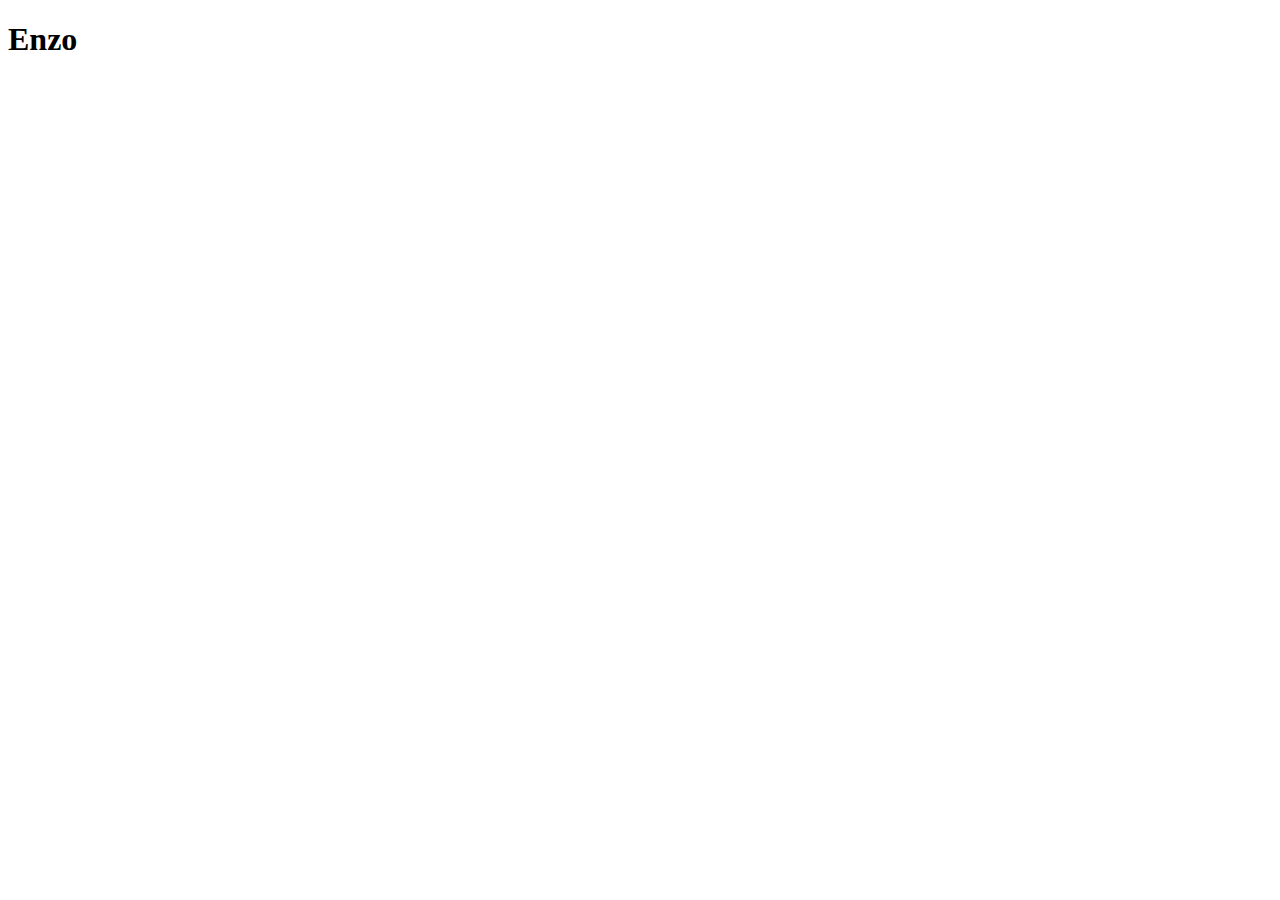
==== index.html @ 0c8e631f "fcyuc" ====
<!DOCTYPE html>
<html lang="en">
<head>
    <meta charset="UTF-8">
    <meta http-equiv="X-UA-Compatible" content="IE=edge">
    <meta name="viewport" content="width=device-width, initial-scale=1.0">
    <title> alura plus </title>
    <link rel="stylesheet" href="style.css">
</head>
<body>
  <h1 class="title"> Enzo  </h1>  
</body>
</html>
---- style.css ----
.title{
    font-size: 60;
}
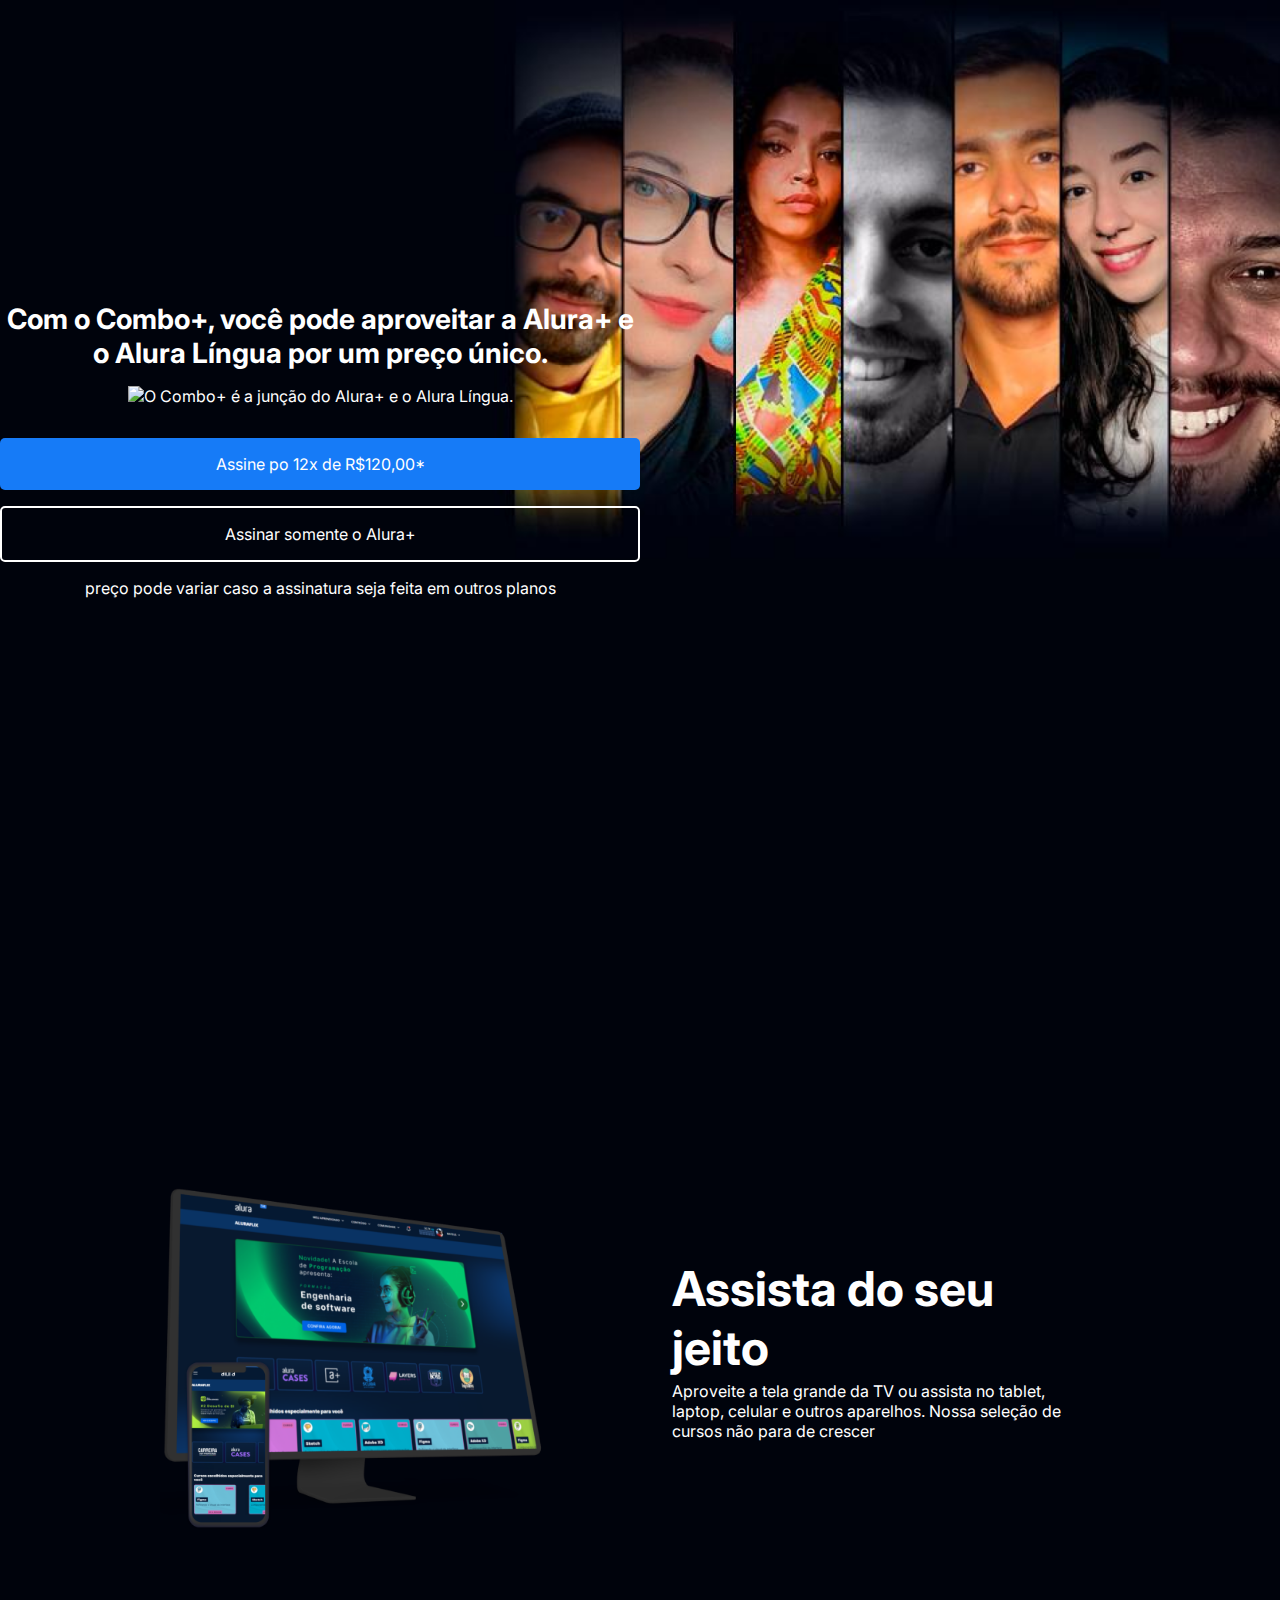
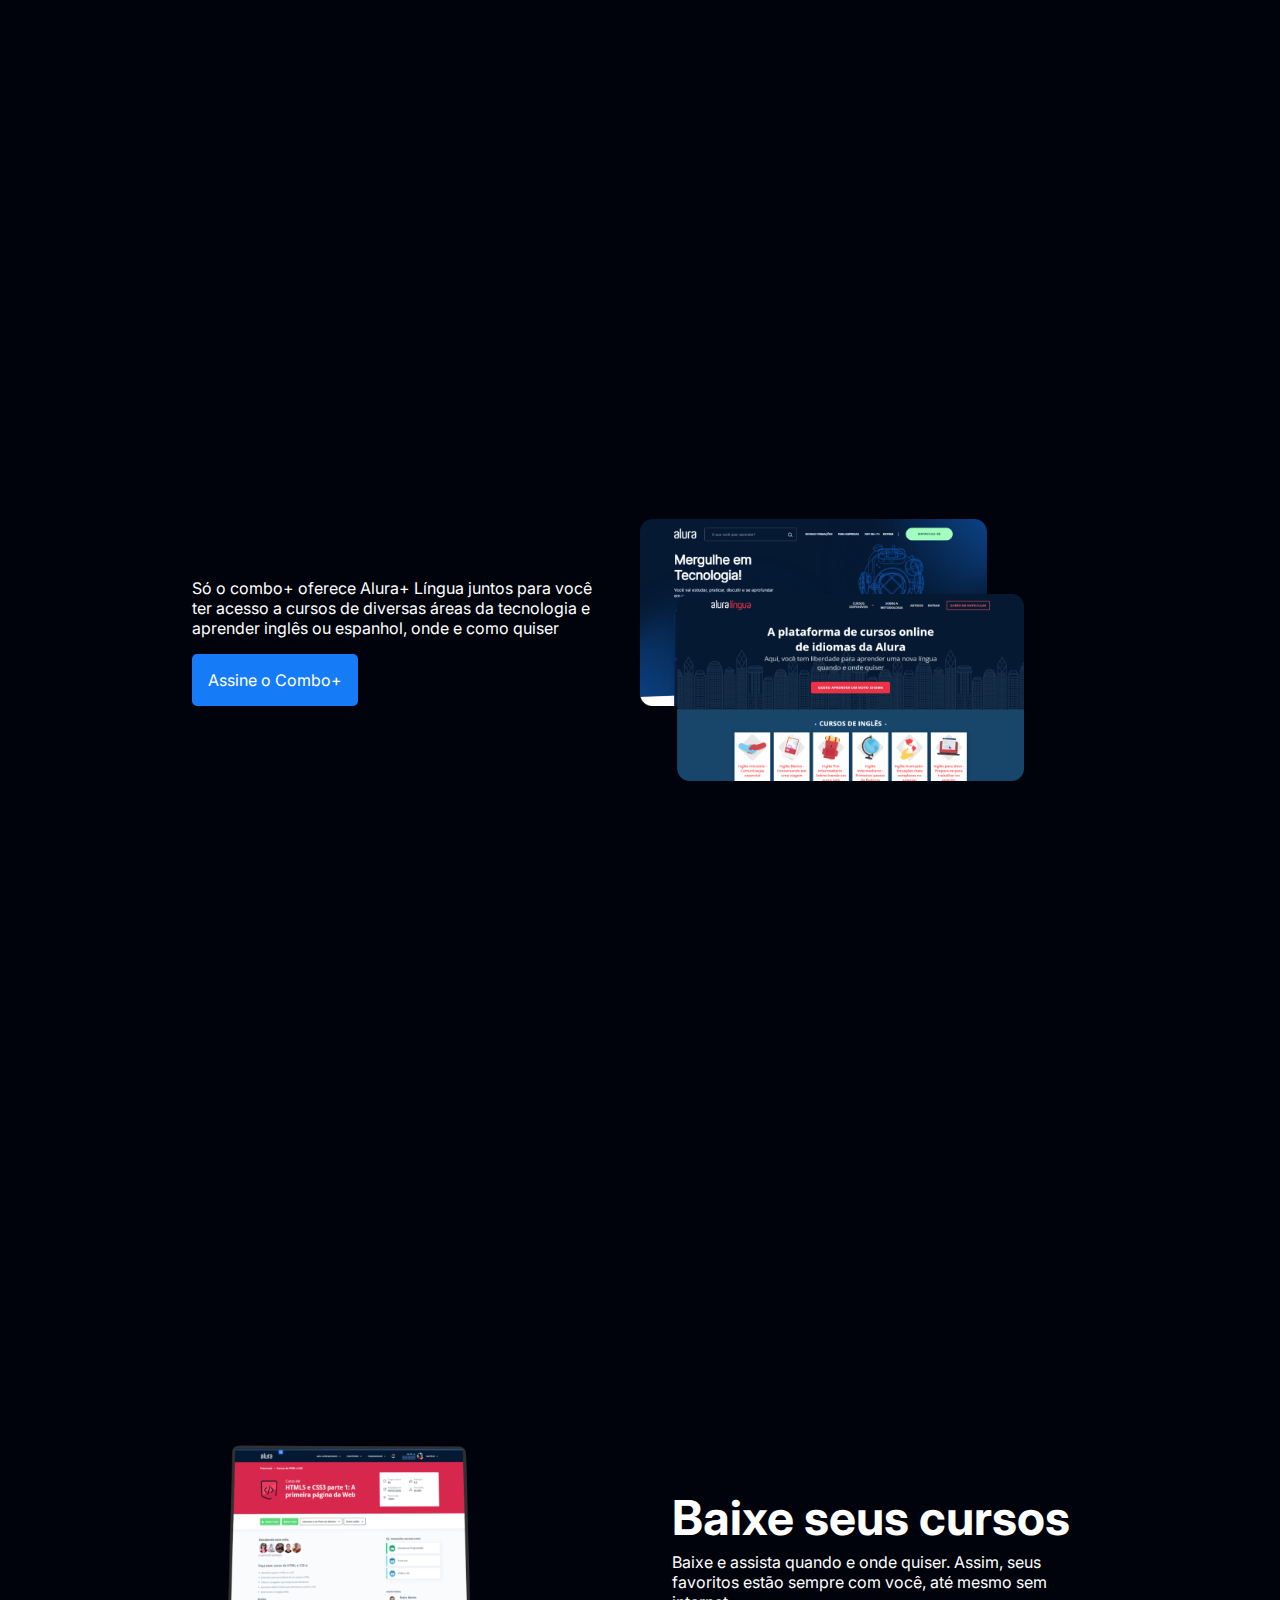
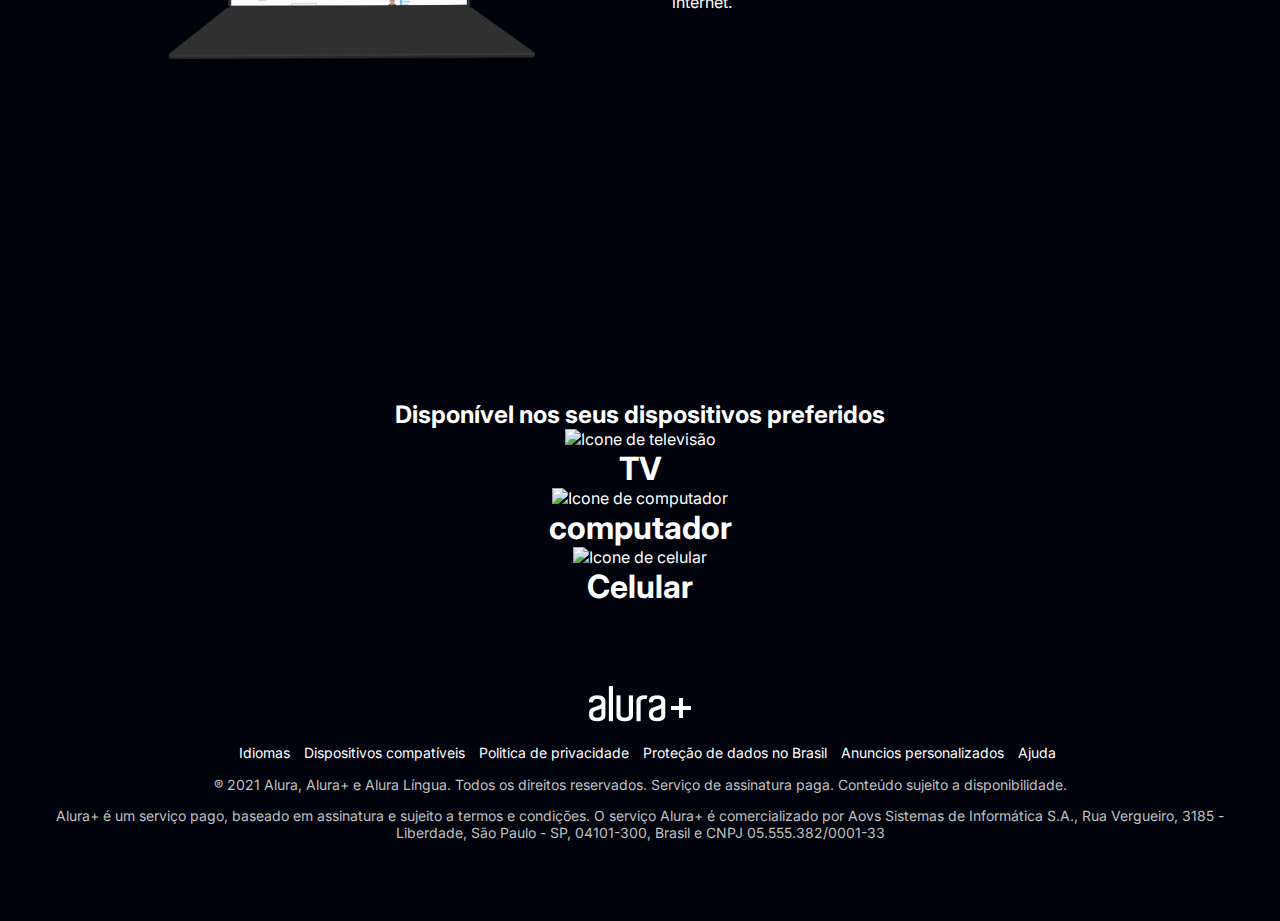
==== commit f8b63218: "Add files via upload" ====
--- a/index.html
+++ b/index.html
@@ -1,13 +1,106 @@
 <!DOCTYPE html>
-<html lang="en">
+<html lang="pt-br">
 <head>
     <meta charset="UTF-8">
-    <meta http-equiv="X-UA-Compatible" content="IE=edge">
     <meta name="viewport" content="width=device-width, initial-scale=1.0">
-    <title> alura plus </title>
+    <title>Alura Plus 2024</title>
     <link rel="stylesheet" href="style.css">
+    <link rel="preconnect" href="https://fonts.googleapis.com">
+<link rel="preconnect" href="https://fonts.gstatic.com" crossorigin>
+<link href="https://fonts.googleapis.com/css2?family=Inter&display=swap" rel="stylesheet">
+<link rel="preconnect" href="https://fonts.googleapis.com">
+<link rel="preconnect" href="https://fonts.gstatic.com" crossorigin>
+<link href="https://fonts.googleapis.com/css2?family=Inter:wght@700&display=swap" rel="stylesheet">
+
+
 </head>
 <body>
-  <h1 class="title"> Enzo  </h1>  
-</body>
-</html>+    
+    <section class="principal container">
+ <div class="container-caixa">
+    <h1 class="container-titulo"> Com o Combo+, você pode aproveitar a Alura+ e o Alura Língua por um preço único.</h1>
+    <img class="container-imagem" src="Combo 2.png" alt="O Combo+ é a junção do Alura+ e o Alura Língua.">
+    <a href="www.alura.com.br" class="container-botao">Assine po 12x de R$120,00*</a>
+    <a href="www.alura.com.br" class="container-botao  botao-secundario"> Assinar somente o Alura+</a>
+    <p class="container-aviso" >preço pode variar caso a assinatura seja feita em outros planos </p>
+</div>
+</section>
+
+<section class="container secundario" >
+ <img class="secundario-imagem" src="Plataformas.png" alt="um monitor e um celular com o alura plus aberto">
+    <div class="container-descrição"> 
+    <h2 class="descrição-titulo"> Assista do seu jeito</h2>
+    <p class="descrição-texto"> Aproveite a tela grande da TV ou assista no tablet, laptop, celular e outros aparelhos. Nossa seleção de cursos não para de crescer</p>
+</div>
+
+</section>
+
+<section class=" container secundario">
+<div class="container-descrição">
+<p class="descrição-texto"> Só o combo+ oferece Alura+ Língua juntos para você ter acesso a cursos de diversas áreas da tecnologia e aprender inglês ou espanhol, onde e como quiser </p>
+<a href="www.alura.com.br" class="container-botao secundario-botao"> Assine o Combo+ </a>
+</div>
+<img src="Telas.png" alt="Tela da alura plus e da alura linguas" class="secundario-imagem">
+</section>
+
+<section class="container secundario">
+    <img src="Notebook.png" class="secundario-imagem" alt="">
+    <div class="container-descrição">
+<h2 class="descrição-titulo">Baixe seus cursos</h2>
+<p class="descrição-texto">Baixe e assista quando e onde quiser. Assim, seus favoritos estão sempre com você, até mesmo sem internet.</p>
+    </div>
+
+
+</section>
+
+
+<section class="dispositivos">
+    <h2 class="dispositivos_titulo"> Disponível nos seus dispositivos preferidos</h2>
+    <ul class="dispositivo_lista"> 
+        <li>
+    <img src="tv.png" alt="Icone de televisão">
+<h3 class="lista__item">TV</h3>
+</li>
+<li>
+    <img src="computador.png" alt="Icone de computador">
+    <h3 class="lista__item">computador</h3>
+
+</li>
+<li>
+    <img src="celular.png" alt="Icone de celular">
+    <h3 class="lista__item">Celular</h3>
+
+</li>
+</ul>
+</section>
+<footer class="rodape">
+    <img src="Logo.png" alt="logo da alura amais" class="rodape__logo">
+    <ul class="rodape__lista">
+        <li class="lista__link">
+            <a href="#">Idiomas</a>
+        </li>
+        <li class="lista__link">
+            <a href="#">Dispositivos compatíveis</a>
+        </li>
+   
+    <li class="lista__link">
+        <a href="#">Politica de privacidade</a>
+    </li>
+    <li class="lista__link">
+        <a href="#">Proteção de dados no Brasil</a>
+    </li>
+    <li class="lista__link">
+        <a href="#">Anuncios personalizados</a>
+    </li>
+    <li class="lista__link">
+        <a href="#">Ajuda</a>
+    </li>
+</ul>
+<p class="rodape__texto">® 2021 Alura, Alura+ e Alura Língua. Todos os direitos reservados. Serviço de assinatura paga. Conteúdo sujeito a disponibilidade.</p>
+<p class="rodape__texto">Alura+ é um serviço pago, baseado em assinatura e sujeito a termos e condições. O serviço Alura+ é comercializado por Aovs Sistemas de Informática S.A., Rua Vergueiro, 3185 - Liberdade, São Paulo - SP, 04101-300, Brasil e CNPJ 05.555.382/0001-33</p>
+        
+</footer>
+
+
+    </body>
+</html>
--- a/style.css
+++ b/style.css
@@ -1,3 +1,165 @@
-.title{
-    font-size: 60;
-}+:root{
+    --branco-principal: #FFFFFF;
+    --cinza-secundario: #C0C0C0;
+    --botao-azul: #167bf7;
+    --cor-de-fundo: #00030C;
+    --fonte-principal: 'Inter';
+    --botao-azul-efeito:#3c92fa;
+    }
+    
+    body{
+    background-color: var(--cor-de-fundo);
+    color: var(--branco-principal);
+    font-family: var(--fonte-principal);
+    font-size: 16px;
+    font-weight: 400;
+    }
+    
+    *{
+    margin: 0;
+    padding: 0;
+    }
+    
+    .principal{
+    background-image: url("Background.png");
+    background-repeat: no-repeat;
+    background-size: contain;
+    align-items: center;
+    text-align: center;
+    }
+    
+    .container{
+    height: 100vh;
+    display: grid;
+    grid-template-columns: 50% 50%;
+    }
+    
+    .container-botao{
+    
+    background-color: var(--botao-azul);
+    border-radius: 5px;
+    padding: 1em;
+    color: var(--branco-principal);
+    display: block;
+    text-decoration: none;
+    
+    }
+    .botao-secundario{
+    background-color: transparent;
+    border: 2px solid;
+    
+    }
+    .contaner-aviso{
+    font-size: 12px;
+    color: var(--cinza-secundario);
+    }
+    
+    .container-titulo{
+    font-size: 28px;
+    font-weight: 700;
+    }
+    
+    .container-imagem{
+    margin: 1em 0 2em 0;
+    }
+    
+    .container-botao{
+    margin-bottom: 1em;
+    }
+    
+    .container-caixa{
+    margin: 0 6 em;
+    }
+    
+    .secundario-imagem{
+    width: 80%;
+    }
+    
+    .descrição-titulo{
+    font-weight: 700;
+    font-size: 48px;
+    color: var(--branco-principal);
+    margin-bottom: 0.1em;
+    }
+    
+    .descriçao-texto{
+    color: var(--cinza-secundario);
+    }
+    
+    .secundario{
+    align-items: center;
+    margin:0 10em;
+    }
+    
+    .secundario-botao{
+    display: inline-block;
+    margin-top: 1em;
+    }
+    
+    .container-descrição{
+    padding: 2em;
+    
+    }
+    
+    .dispositivo__lista{
+        display: flex;
+        justify-content: center;
+        list-style-type: none;
+        margin: 5em 0;
+    }
+    .dispositivos{
+        text-align: center;
+    }
+    .dispositivo__titulos{
+        font-size: 48px;
+        color: var(--branco-principal);
+
+    }
+
+    .lista__item{
+        font-size: 32px;
+        color: var(--branco-principal);
+    }
+
+    .rodape{
+        text-align: center;
+        margin: 5em 3em;
+        
+    }
+
+    .rodape__lista{
+display: flex;
+justify-content: center;
+list-style-type: none;
+margin-top: 1em;
+        
+    
+    }
+
+    .rodape__texto{
+        margin: 1em 0;
+        color: var(--cinza-secundario);
+        font-size: 14px;
+    }
+
+    .lista__link a{
+text-decoration: none;
+color: var(--branco-principal);
+font-size: 14px;
+margin-left: 1em;
+    }
+    
+    .lista__link a:hover{
+        color: var(--botao-azul);
+    }
+
+    .lista__link a:active{
+        color: purple;
+    }
+
+    .container-botao:hover{
+        background-color: var(--botao-azul-efeito);
+        color: var(--cor-de-fundo);
+    }
+
+
